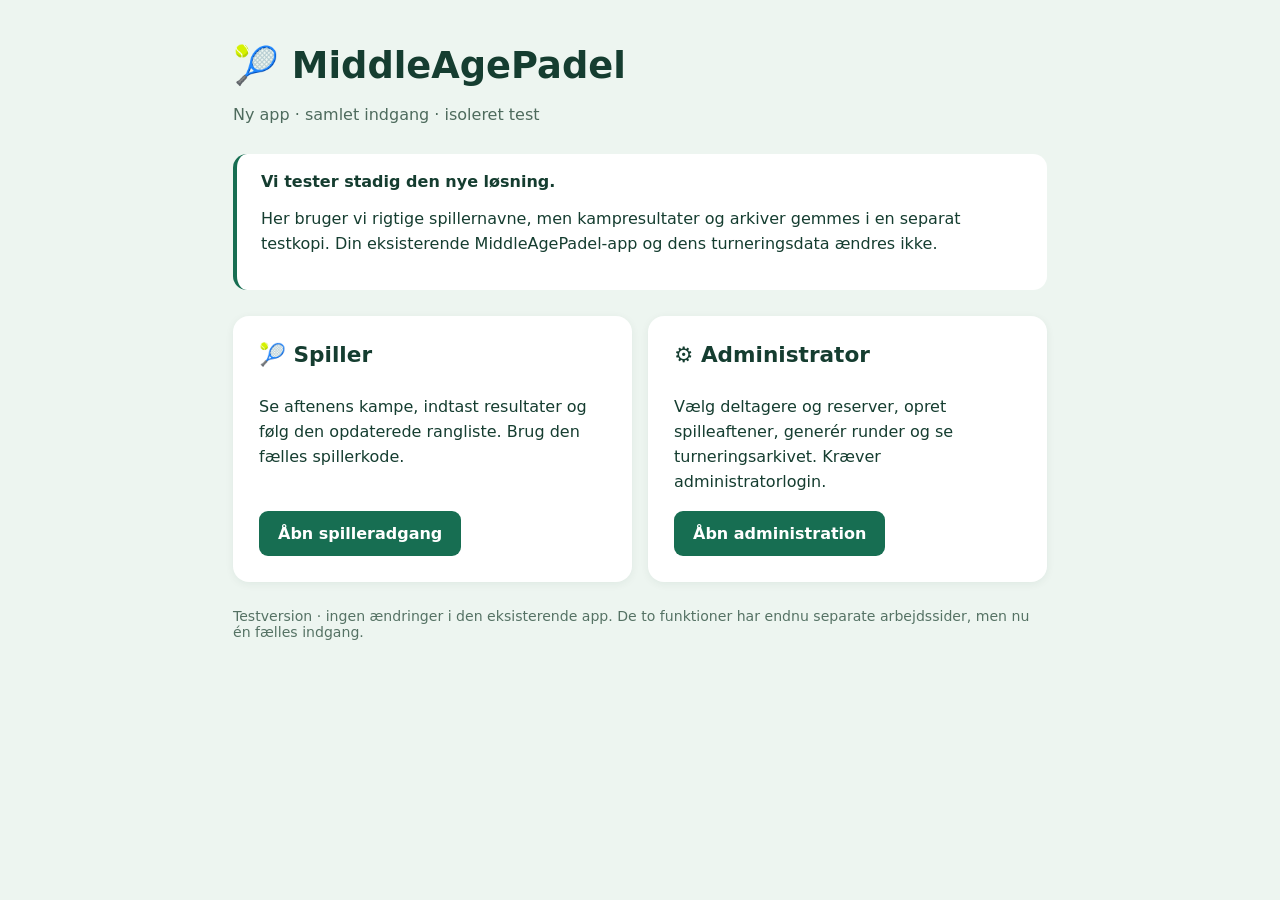
==== middleagepadel-ny.html @ d5516f29 "Add unified entry portal for isolated MiddleAgePadel admin and player test" ====
<!doctype html>
<html lang="da"><head><meta charset="utf-8"><meta name="viewport" content="width=device-width,initial-scale=1"><title>MiddleAgePadel – ny app (test)</title>
<style>
:root{color-scheme:light}*{box-sizing:border-box}body{font:16px system-ui,sans-serif;margin:0;background:#edf5f0;color:#153d30}.wrap{max-width:850px;margin:0 auto;padding:26px 18px 60px}header{padding:18px 0 10px}h1{font-size:clamp(1.7rem,4vw,2.3rem);margin:0 0 12px}h2{font-size:1.35rem;margin:0 0 12px}p{line-height:1.55}.note{color:#4e6b5d}.grid{display:grid;grid-template-columns:repeat(2,minmax(0,1fr));gap:16px;margin:26px 0}.card{background:#fff;border-radius:16px;padding:26px;box-shadow:0 2px 8px #103c2910;display:flex;flex-direction:column;align-items:flex-start}.card p{flex:1}.btn{display:inline-block;background:#176e52;color:white;text-decoration:none;padding:13px 19px;border-radius:9px;font-weight:650}.btn:focus-visible{outline:3px solid #f1a81c;outline-offset:3px}.notice{background:#fff;border-radius:14px;padding:18px 24px;border-left:4px solid #176e52}footer{font-size:.88rem;color:#557264;margin-top:25px}@media(max-width:620px){.grid{grid-template-columns:1fr}.card{padding:22px}}
</style></head><body><main class="wrap"><header><h1>🎾 MiddleAgePadel</h1><p class="note">Ny app · samlet indgang · isoleret test</p></header>
<section class="notice"><strong>Vi tester stadig den nye løsning.</strong><p>Her bruger vi rigtige spillernavne, men kampresultater og arkiver gemmes i en separat testkopi. Din eksisterende MiddleAgePadel-app og dens turneringsdata ændres ikke.</p></section>
<div class="grid">
<section class="card"><h2>🎾 Spiller</h2><p>Se aftenens kampe, indtast resultater og følg den opdaterede rangliste. Brug den fælles spillerkode.</p><a class="btn" href="supabase-player-realistic-test.html?v=19">Åbn spilleradgang</a></section>
<section class="card"><h2>⚙️ Administrator</h2><p>Vælg deltagere og reserver, opret spilleaftener, generér runder og se turneringsarkivet. Kræver administratorlogin.</p><a class="btn" href="supabase-admin-realistic-test.html?v=19">Åbn administration</a></section>
</div><footer>Testversion · ingen ændringer i den eksisterende app. De to funktioner har endnu separate arbejdssider, men nu én fælles indgang.</footer></main></body></html>
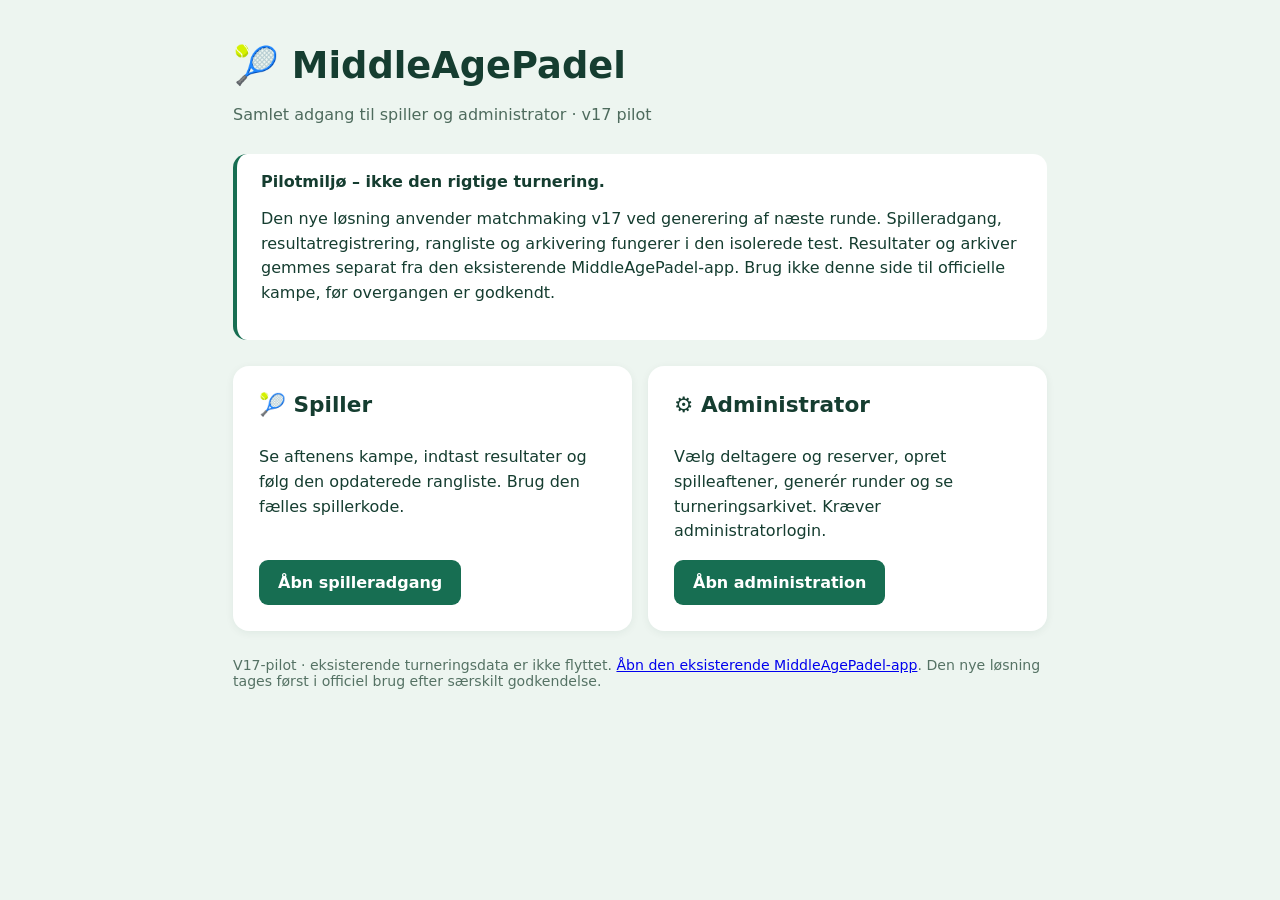
==== commit c75696fd: "Prepare unified MiddleAgePadel v17 pilot entry with clear production-data separation" ====
--- a/middleagepadel-ny.html
+++ b/middleagepadel-ny.html
@@ -1,10 +1,10 @@
 <!doctype html>
-<html lang="da"><head><meta charset="utf-8"><meta name="viewport" content="width=device-width,initial-scale=1"><title>MiddleAgePadel – ny app (test)</title>
+<html lang="da"><head><meta charset="utf-8"><meta name="viewport" content="width=device-width,initial-scale=1"><title>MiddleAgePadel – spiller og administrator</title>
 <style>
 :root{color-scheme:light}*{box-sizing:border-box}body{font:16px system-ui,sans-serif;margin:0;background:#edf5f0;color:#153d30}.wrap{max-width:850px;margin:0 auto;padding:26px 18px 60px}header{padding:18px 0 10px}h1{font-size:clamp(1.7rem,4vw,2.3rem);margin:0 0 12px}h2{font-size:1.35rem;margin:0 0 12px}p{line-height:1.55}.note{color:#4e6b5d}.grid{display:grid;grid-template-columns:repeat(2,minmax(0,1fr));gap:16px;margin:26px 0}.card{background:#fff;border-radius:16px;padding:26px;box-shadow:0 2px 8px #103c2910;display:flex;flex-direction:column;align-items:flex-start}.card p{flex:1}.btn{display:inline-block;background:#176e52;color:white;text-decoration:none;padding:13px 19px;border-radius:9px;font-weight:650}.btn:focus-visible{outline:3px solid #f1a81c;outline-offset:3px}.notice{background:#fff;border-radius:14px;padding:18px 24px;border-left:4px solid #176e52}footer{font-size:.88rem;color:#557264;margin-top:25px}@media(max-width:620px){.grid{grid-template-columns:1fr}.card{padding:22px}}
-</style></head><body><main class="wrap"><header><h1>🎾 MiddleAgePadel</h1><p class="note">Ny app · samlet indgang · isoleret test</p></header>
-<section class="notice"><strong>Vi tester stadig den nye løsning.</strong><p>Her bruger vi rigtige spillernavne, men kampresultater og arkiver gemmes i en separat testkopi. Din eksisterende MiddleAgePadel-app og dens turneringsdata ændres ikke.</p></section>
+</style></head><body><main class="wrap"><header><h1>🎾 MiddleAgePadel</h1><p class="note">Samlet adgang til spiller og administrator · v17 pilot</p></header>
+<section class="notice"><strong>Pilotmiljø – ikke den rigtige turnering.</strong><p>Den nye løsning anvender matchmaking v17 ved generering af næste runde. Spilleradgang, resultatregistrering, rangliste og arkivering fungerer i den isolerede test. Resultater og arkiver gemmes separat fra den eksisterende MiddleAgePadel-app. Brug ikke denne side til officielle kampe, før overgangen er godkendt.</p></section>
 <div class="grid">
-<section class="card"><h2>🎾 Spiller</h2><p>Se aftenens kampe, indtast resultater og følg den opdaterede rangliste. Brug den fælles spillerkode.</p><a class="btn" href="supabase-player-realistic-test.html?v=19">Åbn spilleradgang</a></section>
-<section class="card"><h2>⚙️ Administrator</h2><p>Vælg deltagere og reserver, opret spilleaftener, generér runder og se turneringsarkivet. Kræver administratorlogin.</p><a class="btn" href="supabase-admin-realistic-test.html?v=19">Åbn administration</a></section>
-</div><footer>Testversion · ingen ændringer i den eksisterende app. De to funktioner har endnu separate arbejdssider, men nu én fælles indgang.</footer></main></body></html>+<section class="card"><h2>🎾 Spiller</h2><p>Se aftenens kampe, indtast resultater og følg den opdaterede rangliste. Brug den fælles spillerkode.</p><a class="btn" href="supabase-player-realistic-test.html?v=40">Åbn spilleradgang</a></section>
+<section class="card"><h2>⚙️ Administrator</h2><p>Vælg deltagere og reserver, opret spilleaftener, generér runder og se turneringsarkivet. Kræver administratorlogin.</p><a class="btn" href="supabase-admin-realistic-test.html?v=40">Åbn administration</a></section>
+</div><footer>V17-pilot · eksisterende turneringsdata er ikke flyttet. <a href="index.html">Åbn den eksisterende MiddleAgePadel-app</a>. Den nye løsning tages først i officiel brug efter særskilt godkendelse.</footer></main></body></html>
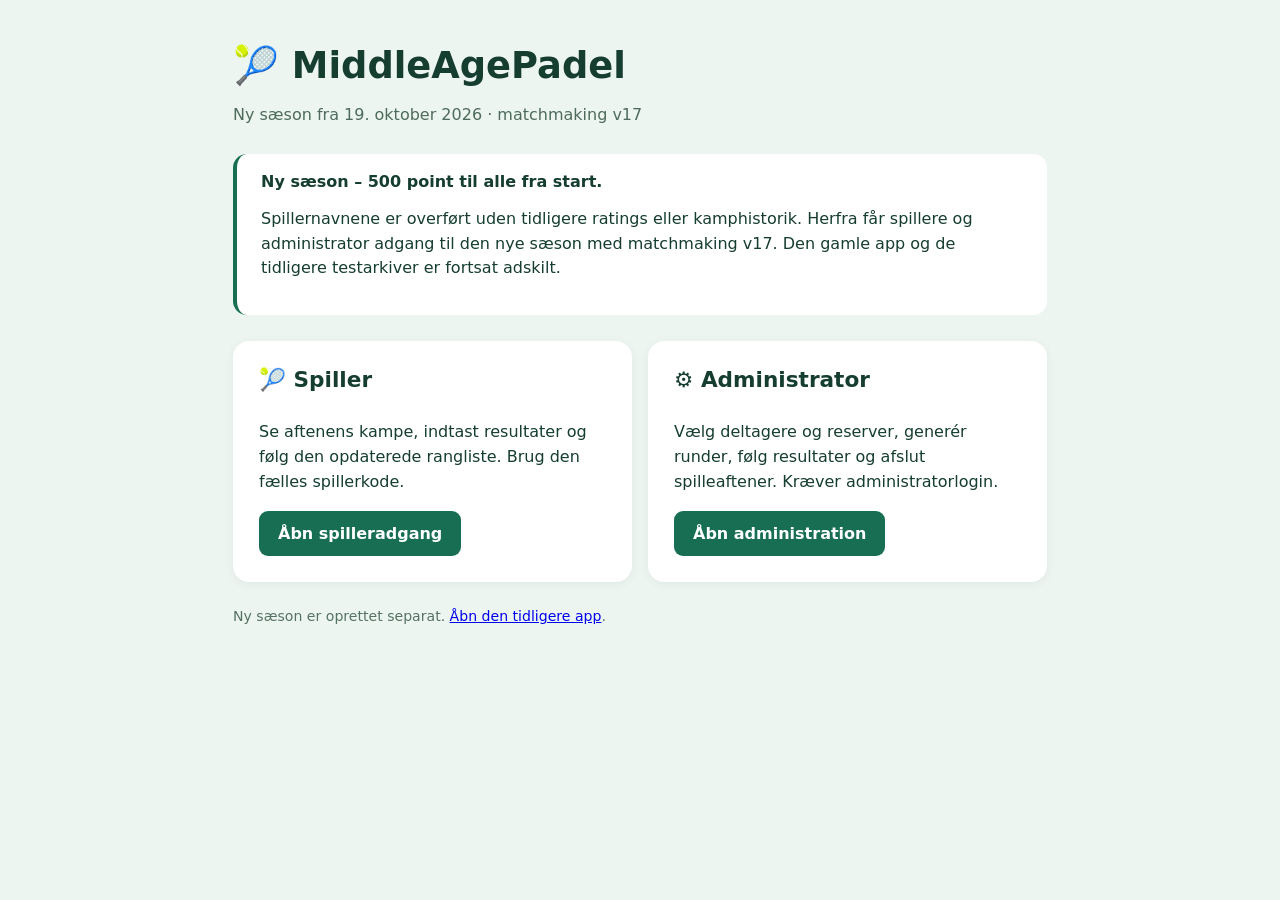
==== commit 678fd63a: "Point unified entry at new v17 season admin and player pages" ====
--- a/middleagepadel-ny.html
+++ b/middleagepadel-ny.html
@@ -2,9 +2,9 @@
 <html lang="da"><head><meta charset="utf-8"><meta name="viewport" content="width=device-width,initial-scale=1"><title>MiddleAgePadel – spiller og administrator</title>
 <style>
 :root{color-scheme:light}*{box-sizing:border-box}body{font:16px system-ui,sans-serif;margin:0;background:#edf5f0;color:#153d30}.wrap{max-width:850px;margin:0 auto;padding:26px 18px 60px}header{padding:18px 0 10px}h1{font-size:clamp(1.7rem,4vw,2.3rem);margin:0 0 12px}h2{font-size:1.35rem;margin:0 0 12px}p{line-height:1.55}.note{color:#4e6b5d}.grid{display:grid;grid-template-columns:repeat(2,minmax(0,1fr));gap:16px;margin:26px 0}.card{background:#fff;border-radius:16px;padding:26px;box-shadow:0 2px 8px #103c2910;display:flex;flex-direction:column;align-items:flex-start}.card p{flex:1}.btn{display:inline-block;background:#176e52;color:white;text-decoration:none;padding:13px 19px;border-radius:9px;font-weight:650}.btn:focus-visible{outline:3px solid #f1a81c;outline-offset:3px}.notice{background:#fff;border-radius:14px;padding:18px 24px;border-left:4px solid #176e52}footer{font-size:.88rem;color:#557264;margin-top:25px}@media(max-width:620px){.grid{grid-template-columns:1fr}.card{padding:22px}}
-</style></head><body><main class="wrap"><header><h1>🎾 MiddleAgePadel</h1><p class="note">Samlet adgang til spiller og administrator · v17 pilot</p></header>
-<section class="notice"><strong>Pilotmiljø – ikke den rigtige turnering.</strong><p>Den nye løsning anvender matchmaking v17 ved generering af næste runde. Spilleradgang, resultatregistrering, rangliste og arkivering fungerer i den isolerede test. Resultater og arkiver gemmes separat fra den eksisterende MiddleAgePadel-app. Brug ikke denne side til officielle kampe, før overgangen er godkendt.</p></section>
+</style></head><body><main class="wrap"><header><h1>🎾 MiddleAgePadel</h1><p class="note">Ny sæson fra 19. oktober 2026 · matchmaking v17</p></header>
+<section class="notice"><strong>Ny sæson – 500 point til alle fra start.</strong><p>Spillernavnene er overført uden tidligere ratings eller kamphistorik. Herfra får spillere og administrator adgang til den nye sæson med matchmaking v17. Den gamle app og de tidligere testarkiver er fortsat adskilt.</p></section>
 <div class="grid">
-<section class="card"><h2>🎾 Spiller</h2><p>Se aftenens kampe, indtast resultater og følg den opdaterede rangliste. Brug den fælles spillerkode.</p><a class="btn" href="supabase-player-realistic-test.html?v=40">Åbn spilleradgang</a></section>
-<section class="card"><h2>⚙️ Administrator</h2><p>Vælg deltagere og reserver, opret spilleaftener, generér runder og se turneringsarkivet. Kræver administratorlogin.</p><a class="btn" href="supabase-admin-realistic-test.html?v=40">Åbn administration</a></section>
-</div><footer>V17-pilot · eksisterende turneringsdata er ikke flyttet. <a href="index.html">Åbn den eksisterende MiddleAgePadel-app</a>. Den nye løsning tages først i officiel brug efter særskilt godkendelse.</footer></main></body></html>+<section class="card"><h2>🎾 Spiller</h2><p>Se aftenens kampe, indtast resultater og følg den opdaterede rangliste. Brug den fælles spillerkode.</p><a class="btn" href="middleagepadel-v17-player.html?v=46">Åbn spilleradgang</a></section>
+<section class="card"><h2>⚙️ Administrator</h2><p>Vælg deltagere og reserver, generér runder, følg resultater og afslut spilleaftener. Kræver administratorlogin.</p><a class="btn" href="middleagepadel-v17-admin.html?v=46">Åbn administration</a></section>
+</div><footer>Ny sæson er oprettet separat. <a href="index.html">Åbn den tidligere app</a>.</footer></main></body></html>
